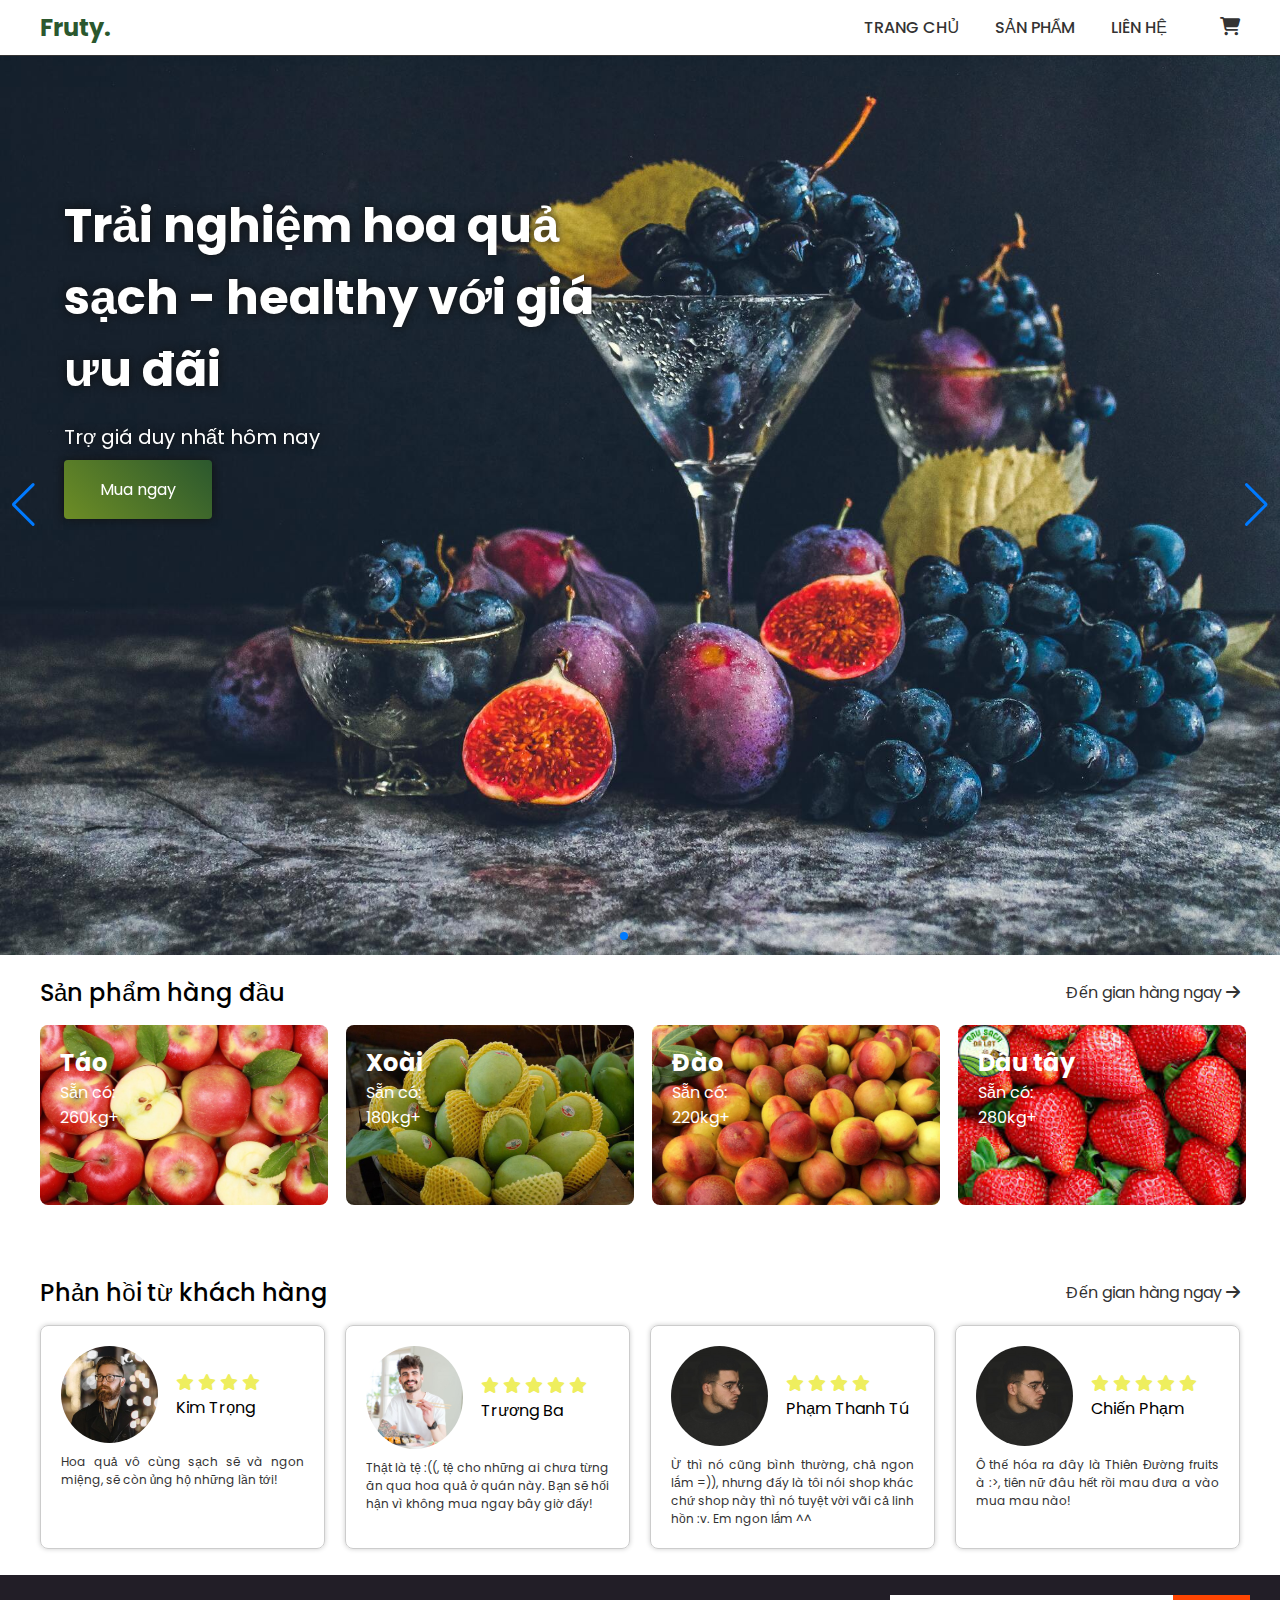
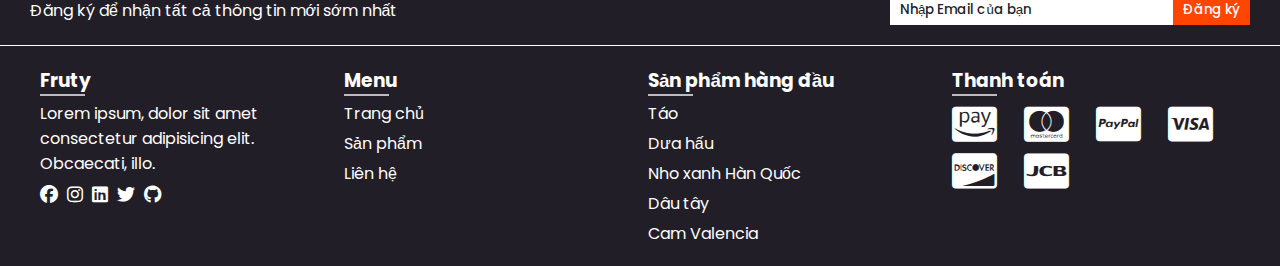
==== index.html @ d34444ae "first commit" ====
<!DOCTYPE html>
<html lang="en">
<head>
    <meta charset="UTF-8">
    <meta http-equiv="X-UA-Compatible" content="IE=edge">
    <meta name="viewport" content="width=device-width, initial-scale=1.0">
    <link rel="shortcut icon" href="./img/logo.jpg" type="image/x-icon">
    <link rel="stylesheet" href="https://cdnjs.cloudflare.com/ajax/libs/font-awesome/6.1.1/css/all.min.css">
    <link rel="stylesheet" href="./header.css">
    <link rel="stylesheet" href="./main.css">
    <link
      rel="stylesheet"
      href="https://unpkg.com/swiper/swiper-bundle.min.css"
    />
    <title>Fruty</title>
</head>
<body>
        <!-- home section start -->
        <div class="home" id="header">
            <!-- navbar -->
            <nav class="navbar">
                <div class="logo">
                    <a href="#">Fruty<span>.</span></a>
                </div>
    
                <ul class="nav-items">
                    <li><a href="#header">Trang chủ</a></li>
                    <li><a href="category.html">Sản phẩm</a></li>
                    <li><a href="contact.html">Liên hệ</a></li>
                    <a href="category.html"><i class="fa-solid fa-cart-shopping"></i></a>
                </ul>
            </nav>
    
            <div class="slider swiper mySwiper">
                <div class="swiper-wrapper">
                    <div class="swiper-slide i1">
                        <div id="hero">
                            <h1>Trải nghiệm hoa quả sạch - healthy với giá ưu đãi</h1>
                            <p>Trợ giá duy nhất hôm nay</p>
                            <div class="btn">
                                <a href="category.html">Mua ngay</a>
                            </div>
                        </div>
                    </div>
                    <div class="swiper-slide i2">
                        <div id="hero">
                            <h1>Trải nghiệm hoa quả sạch - healthy với giá ưu đãi</h1>
                            <p>Trợ giá duy nhất hôm nay</p>
                            <div class="btn">
                                <a href="category.html">Mua ngay</a>
                            </div>
                        </div>
                    </div>
                    <div class="swiper-slide i3">
                        <div id="hero">
                            <h1>Trải nghiệm hoa quả sạch - healthy với giá ưu đãi</h1>
                            <p>Trợ giá duy nhất hôm nay</p>
                            <div class="btn">
                                <a href="category.html">Mua ngay</a>
                            </div>
                        </div>
                    </div>
                </div>
                <div class="swiper-button-next"></div>
                <div class="swiper-button-prev"></div>
                <div class="swiper-pagination"></div>
            </div>
    
        </div>
        <!-- home section end -->

        <div class="content">
            <div class="section-wrap">
                <div class="sub-section-title">
                    <p>Sản phẩm hàng đầu</p>
                    <a href="category.html">Đến gian hàng ngay  <i class="fa-solid fa-arrow-right"></i></a>
                </div>
    
                <div class="products">
                    <div class="fruit apple">
                        <div class="fruit-text">
                            <h2>Táo</h2>
                            <p>Sẵn có:</p>
                            <span>260kg+</span>
                        </div>
                    </div>
    
                    <div class="fruit mango">
                        <div class="fruit-text">
                            <h2>Xoài</h2>
                            <p>Sẵn có: </p>
                            <span>180kg+</span>
                        </div>
                    </div>
    
                    <div class="fruit peach">
                        <div class="fruit-text">
                            <h2>Đào </h2>
                            <p>Sẵn có: </p>
                            <span>220kg+</span>
                        </div>
                    </div>
    
                    <div class="fruit strawberry">
                        <div class="fruit-text">
                            <h2>Dâu tây</h2>
                            <p>Sẵn có: </p>
                            <span>280kg+</span>
                        </div>
                    </div>
                </div>
            </div>

            <div class="section-wrap">
                <div class="sub-section-title">
                    <p>Phản hồi từ khách hàng</p>
                    <a href="category.html">Đến gian hàng ngay  <i class="fa-solid fa-arrow-right"></i></a>
                </div>
    
                <div class="customer-fbs">
                    <div class="feedback">
                        <div class="customer-disc">
                            <img src="./img/customer_1.jpg" alt="">
                            <div class="review">
                                <p class="star">
                                    <i class="fa-solid fa-star"></i>
                                    <i class="fa-solid fa-star"></i>
                                    <i class="fa-solid fa-star"></i>
                                    <i class="fa-solid fa-star"></i>
                                </p>
                                <p>Kim Trọng</p>
                            </div>
                        </div>
                        <div class="customer-cmt">
                            <p>Hoa quả vô cùng sạch sẽ và ngon miệng, sẽ còn ủng hộ những lần tới! </p>
                        </div>
                    </div>

                    <div class="feedback">
                        <div class="customer-disc">
                            <img src="./img/customer_2.jpg" alt="">
                            <div class="review">
                                <p class="star">
                                    <i class="fa-solid fa-star"></i>
                                    <i class="fa-solid fa-star"></i>
                                    <i class="fa-solid fa-star"></i>
                                    <i class="fa-solid fa-star"></i>
                                    <i class="fa-solid fa-star"></i>
                                </p>
                                <p>Trương Ba</p>
                            </div>
                        </div>
                        <div class="customer-cmt">
                            <p>Thật là tệ :((, tệ cho những ai chưa từng ăn qua hoa quả ở quán này. Bạn sẽ hối hận vì không mua ngay bây giờ đấy!</p>
                        </div>
                    </div>

                    <div class="feedback">
                        <div class="customer-disc">
                            <img src="./img/customer_4.jpg" alt="">
                            <div class="review">
                                <p class="star">
                                    <i class="fa-solid fa-star"></i>
                                    <i class="fa-solid fa-star"></i>
                                    <i class="fa-solid fa-star"></i>
                                    <i class="fa-solid fa-star"></i>
                                </p>
                                <p>Phạm Thanh Tú</p>
                            </div>
                        </div>
                        <div class="customer-cmt">
                            <p>Ừ thì nó cũng bình thường, chả ngon lắm =)), nhưng đấy là tôi nói shop khác chứ shop này thì nó tuyệt vời vãi cả linh hồn :v. Em ngon lắm ^^ </p>
                        </div>
                    </div>

                    <div class="feedback">
                        <div class="customer-disc">
                            <img src="./img/customer_4.jpg" alt="">
                            <div class="review">
                                <p class="star">
                                    <i class="fa-solid fa-star"></i>
                                    <i class="fa-solid fa-star"></i>
                                    <i class="fa-solid fa-star"></i>
                                    <i class="fa-solid fa-star"></i>
                                    <i class="fa-solid fa-star"></i>
                                </p>
                                <p>Chiến Phạm</p>
                            </div>
                        </div>
                        <div class="customer-cmt">
                            <p>Ô thế hóa ra đây là Thiên Đường fruits à :>, tiên nữ đâu hết rồi mau đưa a vào mua mau nào!</p>
                        </div>
                    </div>
                </div>
            </div>
            
        </div>
        <footer>
            <div class="subcribe-section">
                <p>Đăng ký để nhận tất cả thông tin mới sớm nhất</p>
                <form class="input-form">
                    <input type="text" placeholder="Nhập Email của bạn" required>
                    <button type="submit">Đăng ký</button>
                </form>
            </div>

            <div class="more-in4-section">
                <div class="fruty">
                    <h3>
                        Fruty
                        <p class="boder-bt"></p>
                    </h3>
                    <p>Lorem ipsum, dolor sit amet consectetur adipisicing elit. Obcaecati, illo.</p>
                    <a href="#"><i class="fa-brands fa-facebook"></i></a>
                    <a href="#"><i class="fa-brands fa-instagram"></i></a>
                    <a href="#"><i class="fa-brands fa-linkedin"></i></a>
                    <a href="#"><i class="fa-brands fa-twitter"></i></a>
                    <a href="#"><i class="fa-brands fa-github"></i></a>
                </div>
    
                <div class="menu">
                    <h3>
                        Menu
                        <p class="boder-bt"></p>
                    </h3>
                    <p><a href="index.html">Trang chủ</a></p>
                    <p><a href="category.html">Sản phẩm</a></p>
                    <p><a href="contact.html">Liên hệ</a></p>
                </div>
    
                <div class="top-prod">
                    <h3>
                        Sản phẩm hàng đầu
                        <p class="boder-bt"></p>
                    </h3>
                    <p>Táo</p>
                    <p>Dưa hấu</p>
                    <p>Nho xanh Hàn Quốc</p>
                    <p>Dâu tây</p>
                    <p>Cam Valencia</p>
                </div>
                
                <div class="payment">
                    <h3>
                        Thanh toán
                        <p class="boder-bt"></p>
                    </h3>
                    <div class="pay-method">
                        <p><i class="fa-brands fa-cc-amazon-pay"></i></p>
                        <p><i class="fa-brands fa-cc-mastercard"></i></p>
                        <p><i class="fa-brands fa-cc-paypal"></i></p>
                        <p><i class="fa-brands fa-cc-visa"></i></p>
                        <p><i class="fa-brands fa-cc-discover"></i></p>
                        <p><i class="fa-brands fa-cc-jcb"></i></p>
                    </div>
                </div>
            </div>
        </footer>
        <script src="https://unpkg.com/swiper/swiper-bundle.min.js"></script>
        <script src="./js/main.js"></script>    
</body>
</html>
---- header.css ----
@import url('https://fonts.googleapis.com/css2?family=Clicker+Script&family=Kaushan+Script&family=Merienda+One&family=Mulish:ital,wght@0,200;0,300;0,400;0,500;0,600;0,700;0,800;0,900;1,200;1,300;1,400;1,500;1,600;1,700;1,800;1,900&family=Nunito:wght@200;300;400;500;600;700&family=Open+Sans:ital,wght@0,300;0,400;0,500;0,600;0,700;1,300;1,400;1,500;1,600;1,700&family=Poppins:ital,wght@0,100;0,200;0,300;0,400;0,500;0,600;0,700;0,800;1,100;1,200;1,300;1,400;1,500;1,600;1,700&family=Roboto:wght@100;300;400;500;700&family=Rubik:wght@300;400;500;600&display=swap');

* {
    margin: 0;
    padding: 0;
    transition: .1s linear;
    scroll-behavior: smooth;
    box-sizing: border-box;
    font-family: 'Poppins', sans-serif;
}

body {
    position: relative;
    min-height: 100vh;
}

html {
    scroll-behavior: smooth;
}

::-webkit-scrollbar {
    width: 5px;
    height: 10px;
}

::-webkit-scrollbar-track {
    border-radius: 10px;
}

::-webkit-scrollbar-thumb {
    background: var(--green-ye);
    border-radius: 10px;
}
  
:root {
    --green-main: #2b582e;
    --green-ye: #4e701e;
    --green: #6d8d25;
    --sub-title: #5d080d;
    --black-title: #333;
}

.navbar {
    display: flex;
    justify-content: space-between;
    align-items: center;
    padding: 10px 40px;
    position: fixed;
    top: 0;
    left: 0;
    right: 0;
    border-bottom: 1px solid #333;
    z-index: 1000;
    background-color: #fff;
}

.navbar .logo a{
    color: var(--green-main);
    text-decoration: none;
    font-weight: bold;
    font-size: 24px;
}

.navbar ul{
    display: flex;
}

.navbar li{
    list-style-type: none;
}

.navbar li a{
    text-decoration: none;
    padding: 18px;
    color: #333;
    text-transform: uppercase;
    font-weight: 500;
    text-align: center;
}

.navbar li a:hover{
    background-color: #4e701e;
    color: #fff;
}

.navbar .nav-items .fa-solid {
    margin-left: 35px;
    font-size: 18px;
    color: #333;
    line-height: 20px;
}

.navbar .nav-items .fa-solid:hover {
    transform: scale(1.3);
    cursor: pointer;
}

.more-in4-section {
    display: grid;
    grid-template-columns: 24% 24% 24% 24%;
    justify-content: space-between;
    padding: 20px 40px;
    color: #fff;
}

.more-in4-section h3{
    margin-bottom: 3px;
    cursor: pointer;
}

.more-in4-section h3:hover .boder-bt {
    width: 70%;
}

.more-in4-section p {
    margin-top: 5px;
}

.more-in4-section a{
    color: #fff;
    text-decoration: none;
}

.more-in4-section .pay-method i:hover,
.more-in4-section p a:hover,
.more-in4-section p i:hover,
.more-in4-section p:hover {
    color: #ad8d5b;
    cursor: pointer;
}

.more-in4-section .fruty a i{
    margin-top: 10px;
    margin-right: 5px;
    font-size: 18px;
}

.more-in4-section .pay-method{
    display: grid;
    grid-template-columns: 25% 25% 25% 25%;
}

.more-in4-section .pay-method i{
    font-size: 40px;
}

.more-in4-section .boder-bt {
    border-top: 2px solid rgba(255, 255, 255, .7);
    width: 45px;
    margin-top: -1px;
    transition: .4s ease;
}
---- main.css ----
/* Slider */
.slider {
    /* position: relative; */
    margin-top: 55px;
}

.slider .swiper-wrapper .i1 {
    background: url('./img/hero-bg1.jpg') no-repeat;
    background-size: cover;
    height: 100vh;
}

.slider .swiper-wrapper .i2 {
    background: url('./img/hero-bg2.jpg') no-repeat;
    background-size: cover;
    height: 100vh;
}

.slider .swiper-wrapper .i3 {
    background: url('./img/hero-bg3.jpg') no-repeat;
    background-size: cover;
    height: 100vh;
}

#hero {
    position: absolute;
    top: 15%;
    left: 5%;
    width: 45%;
    color: #fff;
    z-index: 2;
}

#hero h1 {
    font-size: 48px;
    text-shadow: 0 0 10px #111;
}

#hero p {
    margin-top: 16px;
    margin-bottom: 25px;
    font-size: 20px;
    width: 100%;
    text-shadow: 0 0 10px #111;
}

#hero a {
    padding: 18px 36px;
    background: linear-gradient(45deg, var(--green), var(--green-main));
    border-radius: 4px;
    box-shadow: 0 0 10px #111;
    text-decoration: none;
    color: #fff;
}

#hero a:hover {
    background: linear-gradient(45deg, var(--green-main), var(--green));
}

.content .section-wrap{
    padding: 20px 40px;
    height: 300px;
}

.sub-section-title {
    display: flex;
    justify-content: space-between;
    align-items: center;
}

.sub-section-title p{
    font-size: 24px;
    font-weight: 500;
}

.sub-section-title a{
    text-decoration: none;
    color: var(--black-title);
}

.sub-section-title a:hover{
    color: var(--sub-title);
    font-weight: 500;
}

.products {
    margin-top: 15px;
    display: grid;
    grid-template-columns: 24% 24% 24% 24%;
    gap: 18px;   
}

.products .apple:hover,
.products .mango:hover,
.products .peach:hover,
.products .strawberry:hover
 {
    transform: scale(1.05);
    cursor: pointer;
}

.products .apple{
    background: url('./img/tao.jpg'), rgba(0, 0, 0, .1);
}

.products .mango{
    background: url('./img/xoai.jpg'), rgba(0, 0, 0, .1);
}

.products .peach{
    background: url('./img/dao.jpg'), rgba(0, 0, 0, .1);
}

.products .strawberry{
    background: url('./img/dautay.jpg'), rgba(0, 0, 0, .1);
}

.products .mango,
.products .peach,
.products .strawberry,
.products .apple{
    background-size: cover;
    background-repeat: no-repeat;
    height: 180px;
    padding: 20px;
    color: #fff;
    border-radius: 8px;
}

.customer-fbs {
    display: flex;
    gap: 20px;
    width: 100%;
}

.customer-fbs .feedback {
    border: 1px solid #ccc;
    padding: 20px;
    margin: 15px 0;
    border-radius: 8px;
    box-shadow: 0 0 5px rgba(0, 0, 0, 0.2);
    width: 100%;
}

.customer-fbs .feedback:hover {
    transform: scale(1.05);
    cursor: pointer;
}

.customer-fbs .feedback .customer-disc{
    display: flex;
    align-items: center;
}

.customer-fbs .feedback .customer-disc .star{
    color: rgb(238, 238, 94);
}

.customer-fbs .feedback .customer-cmt {
    text-align: justify;
    font-size: 12px;
    margin-top: 10px;
    color: var(--black-title);
}

.customer-fbs .feedback img{
    width:40%;
    margin-right: 18px;
    border-radius: 50%;
}

footer {
    margin-top: 20px;
    background-color: #221e27;
}

footer .subcribe-section {
    padding: 20px 30px;
    display: flex;
    justify-content: space-between;
    align-items: center;
    color: #fff;
    border-bottom: 1px solid #fff;
}

footer .subcribe-section .input-form{
    background-color: #fff;
}

footer .subcribe-section .input-form input::placeholder {
    color:#221e27;
}

footer .subcribe-section .input-form input,
footer .subcribe-section .input-form button{
    border: none;
    padding: 5px 10px;
    font-weight: 500;
    outline: none;
}

footer .subcribe-section .input-form button{
    color: #fff;
    background-color: #fe4502;
}

footer .subcribe-section .input-form button:hover{
    background-color: #fe0f02;
    cursor: pointer;
}
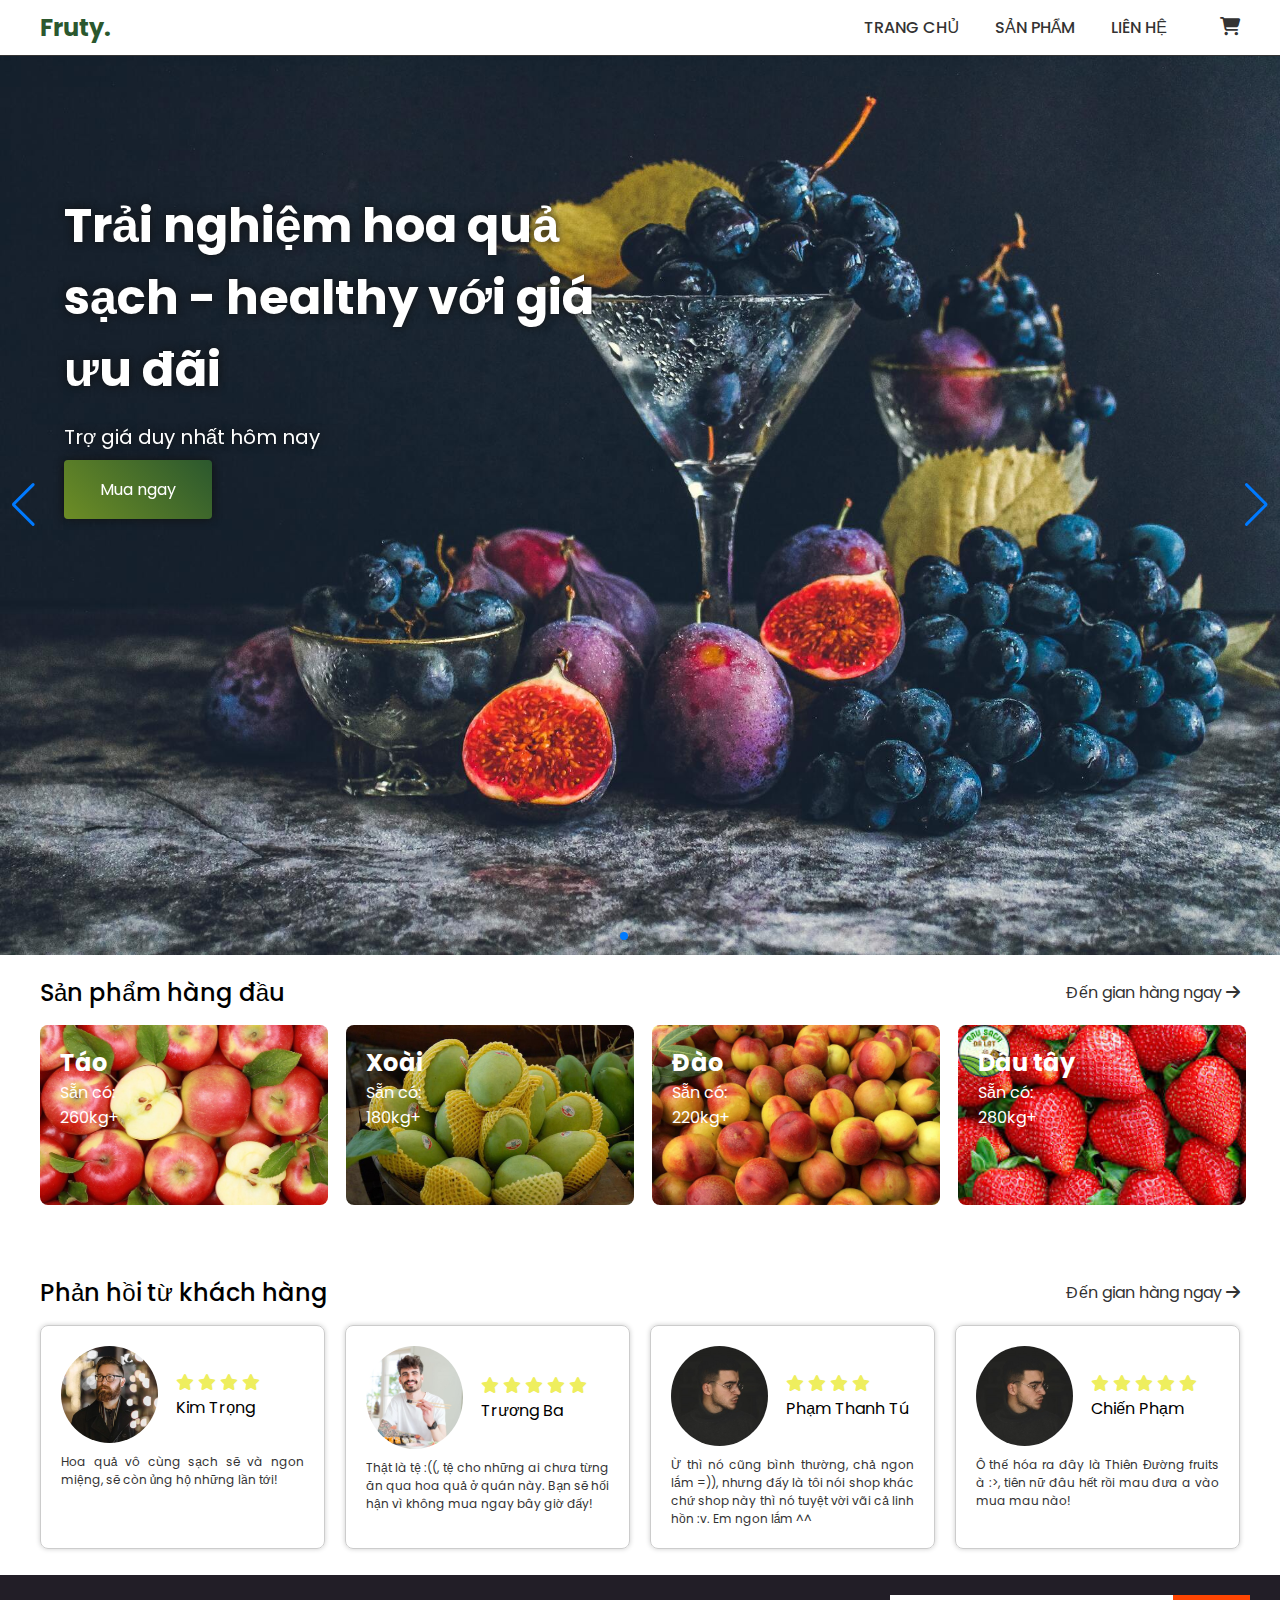
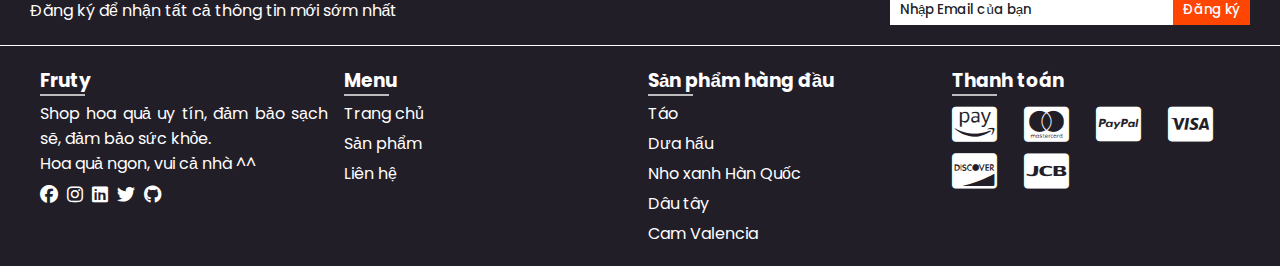
==== commit c31617e2: "update" ====
--- a/index.html
+++ b/index.html
@@ -210,7 +210,7 @@
                         Fruty
                         <p class="boder-bt"></p>
                     </h3>
-                    <p>Lorem ipsum, dolor sit amet consectetur adipisicing elit. Obcaecati, illo.</p>
+                    <p>Shop hoa quả uy tín, đảm bảo sạch sẽ, đảm bảo sức khỏe. <br>Hoa quả ngon, vui cả nhà ^^</p>
                     <a href="#"><i class="fa-brands fa-facebook"></i></a>
                     <a href="#"><i class="fa-brands fa-instagram"></i></a>
                     <a href="#"><i class="fa-brands fa-linkedin"></i></a>
--- a/header.css
+++ b/header.css
@@ -95,7 +95,9 @@
     cursor: pointer;
 }
 
+
 .more-in4-section {
+    text-align: justify;
     display: grid;
     grid-template-columns: 24% 24% 24% 24%;
     justify-content: space-between;
